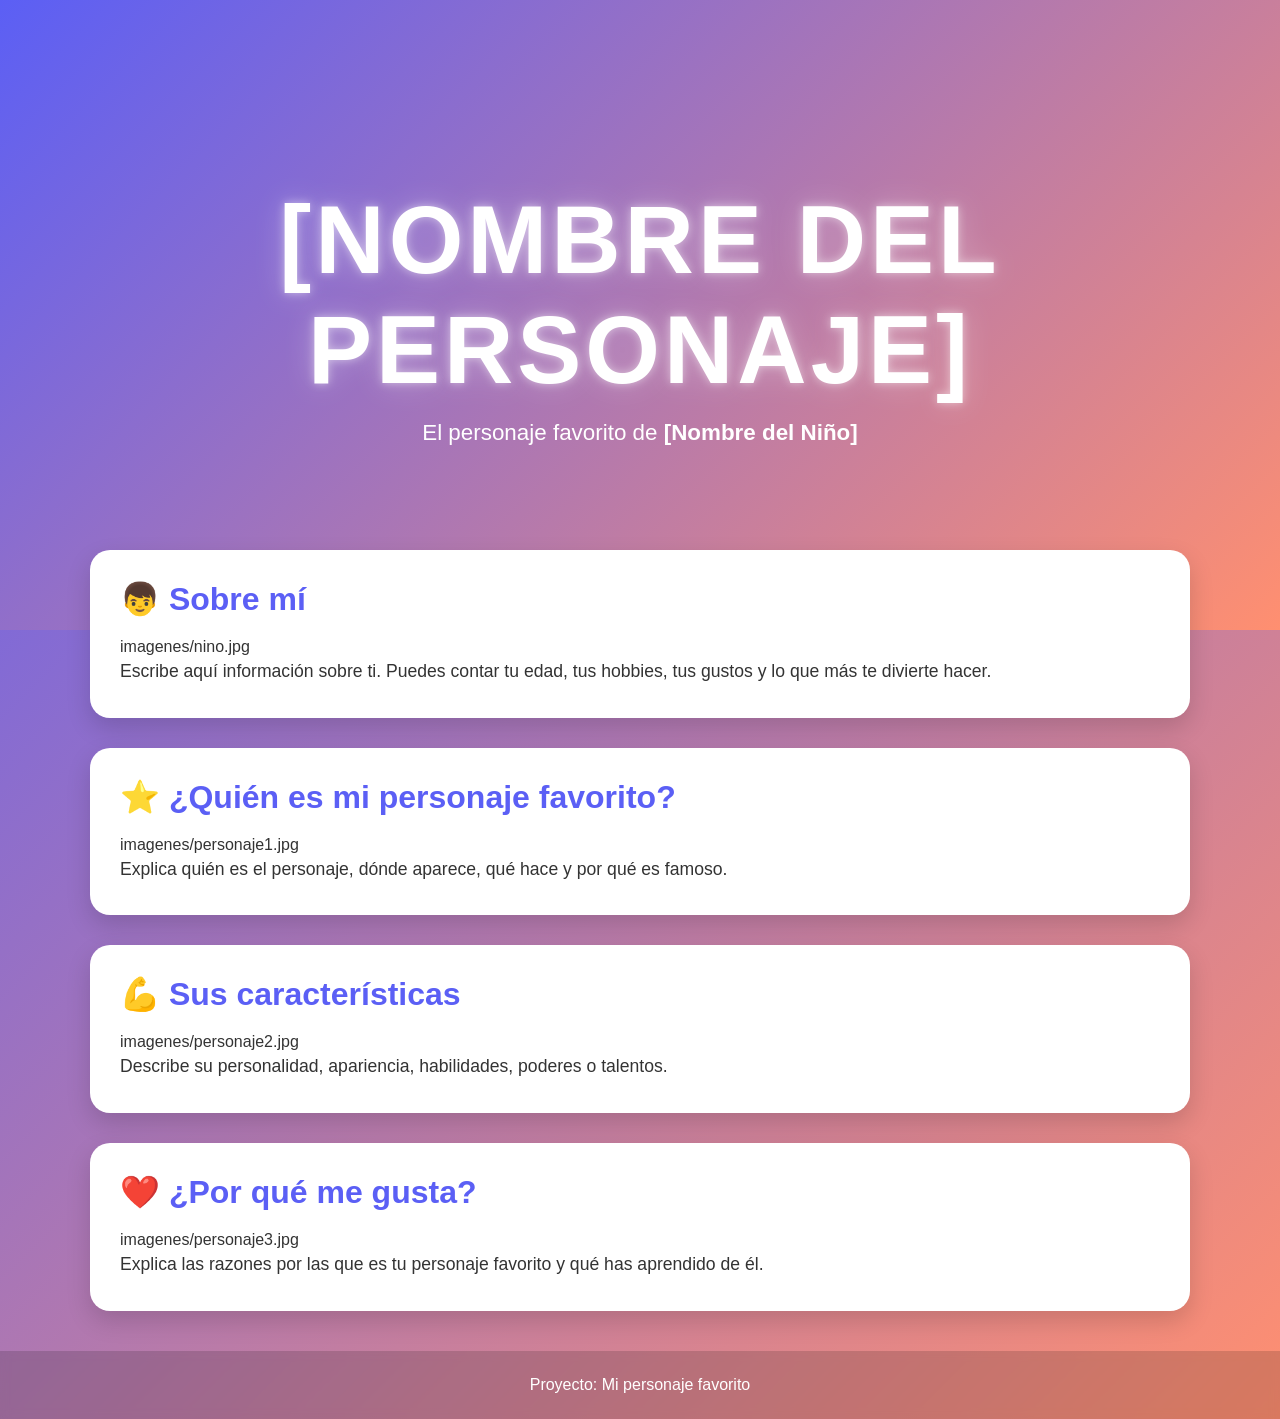
==== docs/personajeFavorito/index.html @ 20913933 "Automated update" ====
<!DOCTYPE html>
<html lang="es">

<head>
    <meta charset="UTF-8">
    <meta name="viewport" content="width=device-width, initial-scale=1.0">
    <title>[Nombre del Personaje]</title>
    <link rel="stylesheet" href="style.css">
</head>

<body>

    <header class="hero">
        <div class="hero-content">
            <h1>[NOMBRE DEL PERSONAJE]</h1>
            <p>El personaje favorito de <strong>[Nombre del Niño]</strong></p>
        </div>
    </header>

    <main>

        <section class="card">
            <h2>👦 Sobre mí</h2>
            imagenes/nino.jpg

            <p>
                Escribe aquí información sobre ti.
                Puedes contar tu edad, tus hobbies,
                tus gustos y lo que más te divierte hacer.
            </p>
        </section>

        <section class="card">
            <h2>⭐ ¿Quién es mi personaje favorito?</h2>
            imagenes/personaje1.jpg

            <p>
                Explica quién es el personaje, dónde aparece,
                qué hace y por qué es famoso.
            </p>
        </section>

        <section class="card">
            <h2>💪 Sus características</h2>
            imagenes/personaje2.jpg

            <p>
                Describe su personalidad, apariencia,
                habilidades, poderes o talentos.
            </p>
        </section>

        <section class="card">
            <h2>❤️ ¿Por qué me gusta?</h2>
            imagenes/personaje3.jpg

            <p>
                Explica las razones por las que es tu personaje favorito
                y qué has aprendido de él.
            </p>
        </section>

    </main>

    <footer>
        <p>Proyecto: Mi personaje favorito</p>
    </footer>

</body>

</html>
---- docs/personajeFavorito/style.css ----
/*======================================
  PALETA DE COLORES
======================================*/
:root {
    --color-primario: #5b5ff5;
    --color-secundario: #ff8f70;
}

/*======================================
  CONFIGURACIÓN GENERAL
======================================*/
* {
    margin: 0;
    padding: 0;
    box-sizing: border-box;
}

body {
    font-family: "Segoe UI", Arial, sans-serif;

    background: linear-gradient(
        135deg,
        var(--color-primario),
        var(--color-secundario)
    );

    min-height: 100vh;
    color: #333;
}

/*======================================
  HERO
======================================*/
.hero {
    height: 70vh;

    display: flex;
    justify-content: center;
    align-items: center;

    text-align: center;

    background: linear-gradient(
        135deg,
        var(--color-primario),
        var(--color-secundario)
    );

    color: white;
}

.hero-content {
    animation: aparecer 1.5s ease;
}

.hero h1 {
    font-size: clamp(3rem, 8vw, 6rem);
    letter-spacing: 4px;
    text-transform: uppercase;

    text-shadow:
        0 0 10px rgba(255,255,255,.5),
        0 0 30px rgba(255,255,255,.3);

    animation: flotar 3s ease-in-out infinite;
}

.hero p {
    font-size: 1.4rem;
    margin-top: 15px;
}

/*======================================
  CONTENEDOR
======================================*/
main {
    width: 90%;
    max-width: 1100px;

    margin: -80px auto 40px;
}

/*======================================
  TARJETAS
======================================*/
.card {
    background: white;

    margin-bottom: 30px;
    padding: 30px;

    border-radius: 20px;

    box-shadow: 0 10px 25px rgba(0,0,0,.15);

    transition: .3s;
}

.card:hover {
    transform: translateY(-8px);
}

.card h2 {
    color: var(--color-primario);
    margin-bottom: 20px;
    font-size: 2rem;
}

.card img {
    width: 100%;
    max-width: 450px;

    display: block;
    margin: 20px auto;

    border-radius: 15px;

    transition: .4s;
}

.card img:hover {
    transform: scale(1.05);
}

.card p {
    font-size: 1.1rem;
    line-height: 1.8;
}

/*======================================
  FOOTER
======================================*/
footer {
    text-align: center;

    padding: 25px;

    color: white;

    background: rgba(0,0,0,.15);

    backdrop-filter: blur(5px);
}

/*======================================
  ANIMACIONES
======================================*/
@keyframes aparecer {
    from {
        opacity: 0;
        transform: translateY(40px);
    }

    to {
        opacity: 1;
        transform: translateY(0);
    }
}

@keyframes flotar {
    0% {
        transform: translateY(0);
    }

    50% {
        transform: translateY(-10px);
    }

    100% {
        transform: translateY(0);
    }
}

/*======================================
  RESPONSIVE
======================================*/
@media (max-width: 768px) {

    .hero {
        height: 55vh;
    }

    .hero p {
        font-size: 1rem;
    }

    .card {
        padding: 20px;
    }

    .card h2 {
        font-size: 1.5rem;
    }
}
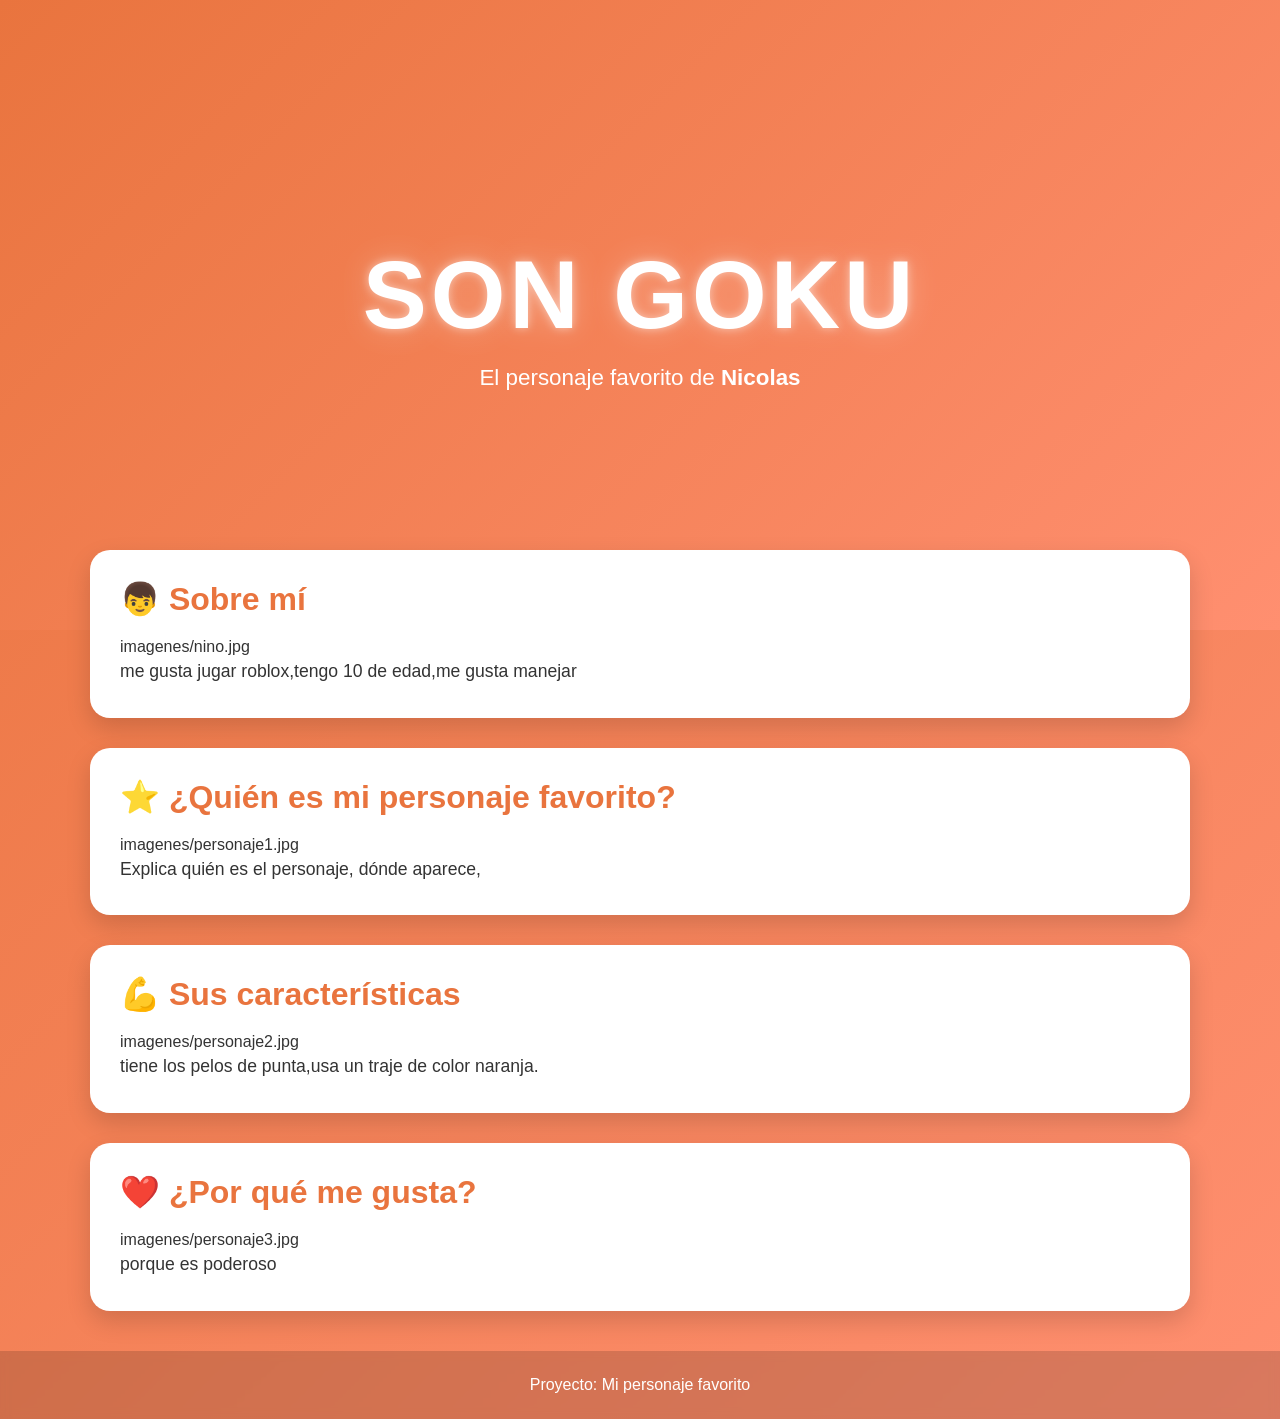
==== commit 6e5e521c: "mensaje" ====
--- a/docs/personajeFavorito/index.html
+++ b/docs/personajeFavorito/index.html
@@ -12,8 +12,10 @@
 
     <header class="hero">
         <div class="hero-content">
-            <h1>[NOMBRE DEL PERSONAJE]</h1>
-            <p>El personaje favorito de <strong>[Nombre del Niño]</strong></p>
+            <h1>son goku</h1>
+            <p>El personaje favorito de <strong>Nicolas
+            
+            </strong></p>
         </div>
     </header>
 
@@ -24,9 +26,7 @@
             imagenes/nino.jpg
 
             <p>
-                Escribe aquí información sobre ti.
-                Puedes contar tu edad, tus hobbies,
-                tus gustos y lo que más te divierte hacer.
+                me gusta jugar roblox,tengo 10 de edad,me gusta manejar <bicicleta class="-"></bicicleta>
             </p>
         </section>
 
@@ -36,7 +36,7 @@
 
             <p>
                 Explica quién es el personaje, dónde aparece,
-                qué hace y por qué es famoso.
+        
             </p>
         </section>
 
@@ -45,8 +45,7 @@
             imagenes/personaje2.jpg
 
             <p>
-                Describe su personalidad, apariencia,
-                habilidades, poderes o talentos.
+                tiene los pelos de punta,usa un traje de color naranja.
             </p>
         </section>
 
@@ -55,8 +54,7 @@
             imagenes/personaje3.jpg
 
             <p>
-                Explica las razones por las que es tu personaje favorito
-                y qué has aprendido de él.
+                porque es poderoso  
             </p>
         </section>
 
--- a/docs/personajeFavorito/style.css
+++ b/docs/personajeFavorito/style.css
@@ -2,7 +2,7 @@
   PALETA DE COLORES
 ======================================*/
 :root {
-    --color-primario: #5b5ff5;
+    --color-primario: #e9743e;
     --color-secundario: #ff8f70;
 }
 
